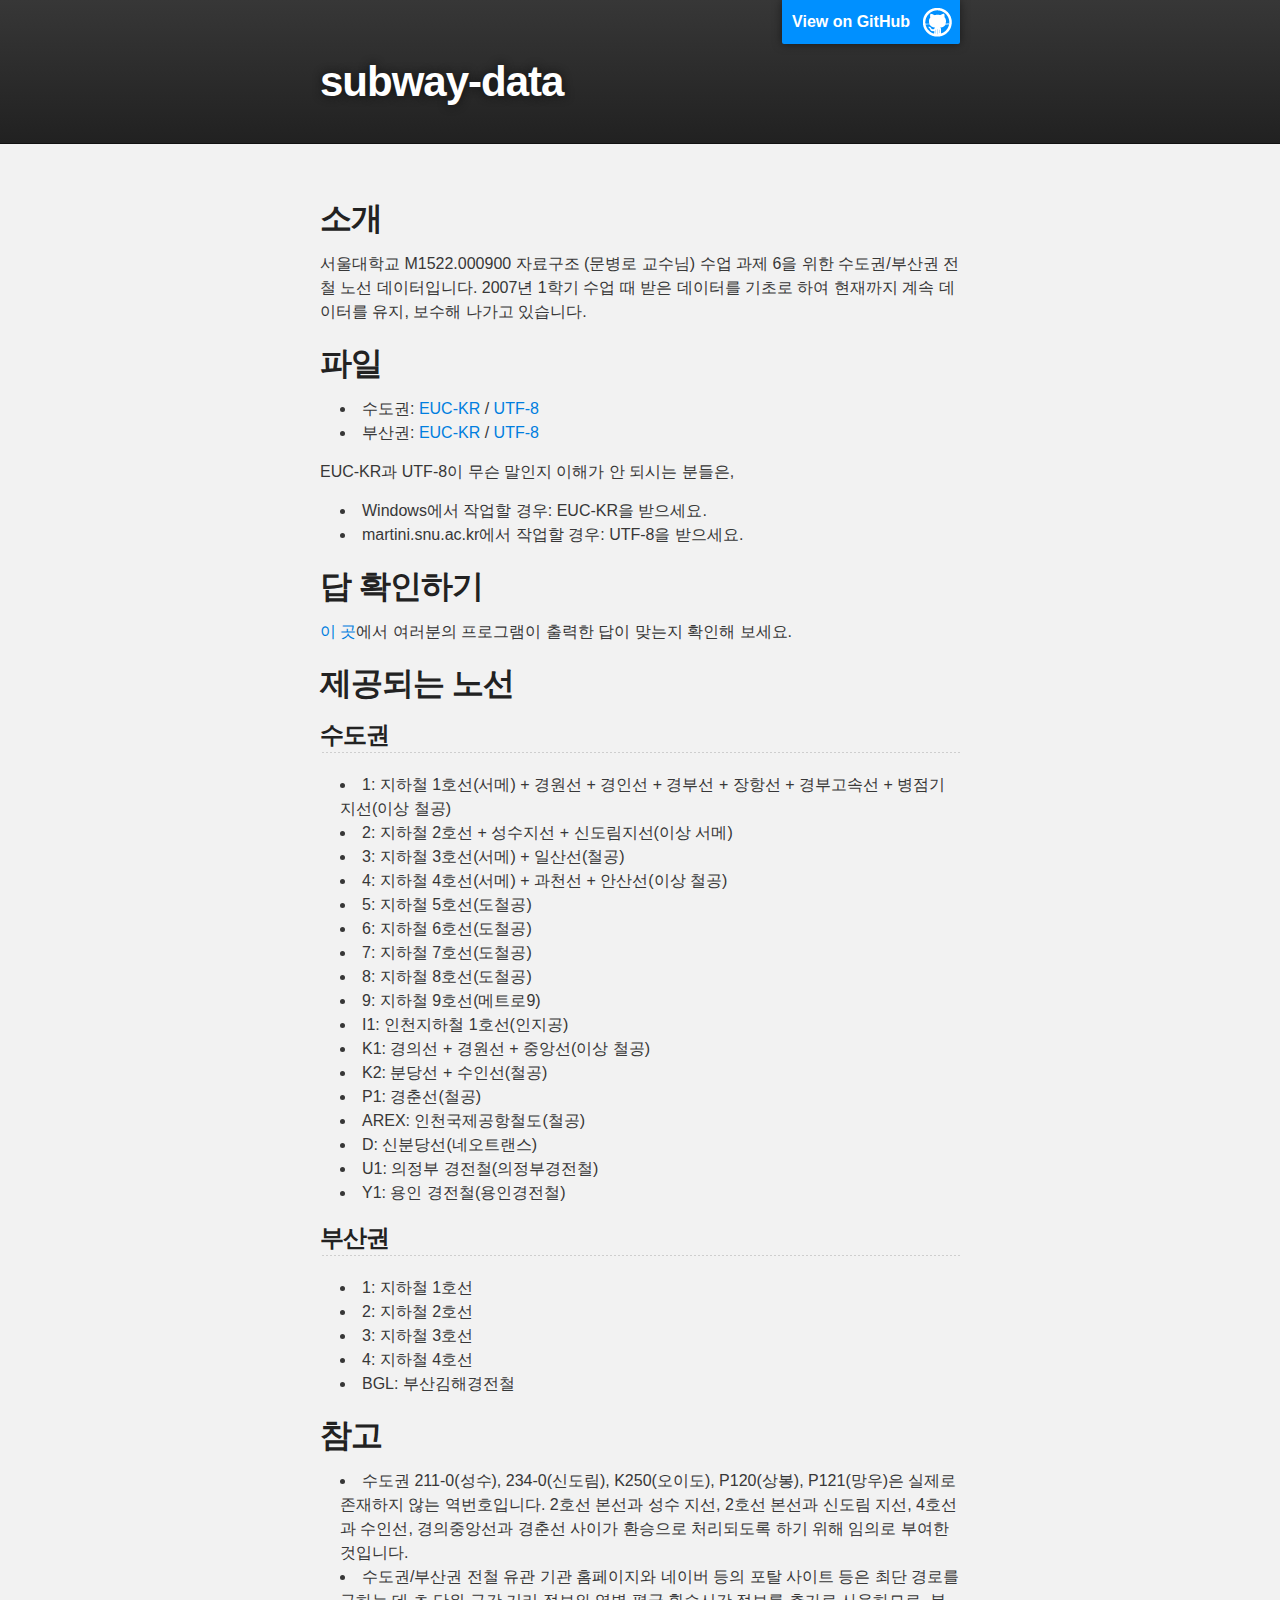
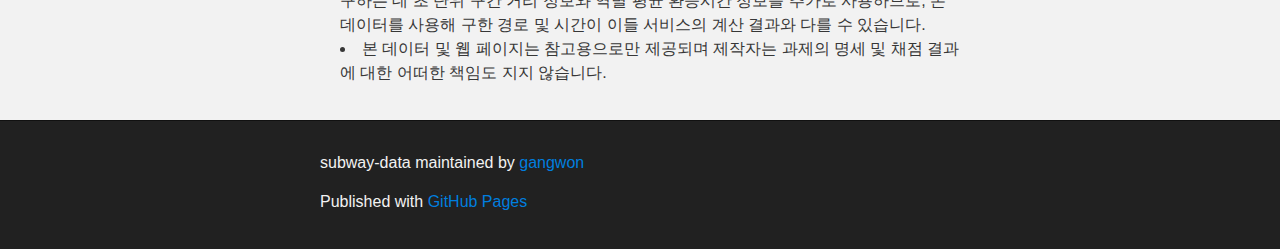
==== index.html @ 38f58a2c "과목 코드 변경" ====
<!DOCTYPE html>
<html>

  <head>
    <meta charset='utf-8' />
    <meta http-equiv="X-UA-Compatible" content="chrome=1" />
    <meta name="description" content="subway-data : " />

    <link rel="stylesheet" type="text/css" media="screen" href="stylesheets/stylesheet.css">

    <title>subway-data</title>
  </head>

  <body>

    <!-- HEADER -->
    <div id="header_wrap" class="outer">
        <header class="inner">
          <a id="forkme_banner" href="https://github.com/gangwon/subway-data">View on GitHub</a>

          <h1 id="project_title">subway-data</h1>
        </header>
    </div>

    <!-- MAIN CONTENT -->
    <div id="main_content_wrap" class="outer">
      <section id="main_content" class="inner">
        <h1>소개</h1>
        <p>서울대학교 M1522.000900 자료구조 (문병로 교수님) 수업 과제 6을 위한 수도권/부산권 전철 노선 데이터입니다. 2007년 1학기 수업 때 받은 데이터를 기초로 하여 현재까지 계속 데이터를 유지, 보수해 나가고 있습니다.</p>

        <h1>파일</h1>
        <ul>
          <li>수도권: <a href="master/output/seoul.txt">EUC-KR</a> / <a href="master/output/seoul.utf8.txt">UTF-8</a></li>
          <li>부산권: <a href="master/output/busan.txt">EUC-KR</a> / <a href="master/output/busan.utf8.txt">UTF-8</a></li>
        </ul>
        <p>EUC-KR과 UTF-8이 무슨 말인지 이해가 안 되시는 분들은,</p>
        <ul>
          <li>Windows에서 작업할 경우: EUC-KR을 받으세요.</li>
          <li>martini.snu.ac.kr에서 작업할 경우: UTF-8을 받으세요.</li>
        </ul>

        <h1>답 확인하기</h1>
        <p><a href="solver.html">이 곳</a>에서 여러분의 프로그램이 출력한 답이 맞는지 확인해 보세요.</p>

        <h1>제공되는 노선</h1>
        <h2>수도권</h2>
        <ul>
          <li>1: 지하철 1호선(서메) + 경원선 + 경인선 + 경부선 + 장항선 + 경부고속선 + 병점기지선(이상 철공)</li>
          <li>2: 지하철 2호선 + 성수지선 + 신도림지선(이상 서메)</li>
          <li>3: 지하철 3호선(서메) + 일산선(철공)</li>
          <li>4: 지하철 4호선(서메) + 과천선 + 안산선(이상 철공)</li>
          <li>5: 지하철 5호선(도철공)</li>
          <li>6: 지하철 6호선(도철공)</li>
          <li>7: 지하철 7호선(도철공)</li>
          <li>8: 지하철 8호선(도철공)</li>
          <li>9: 지하철 9호선(메트로9)</li>
          <li>I1: 인천지하철 1호선(인지공)</li>
          <li>K1: 경의선 + 경원선 + 중앙선(이상 철공)</li>
          <li>K2: 분당선 + 수인선(철공)</li>
          <li>P1: 경춘선(철공)</li>
          <li>AREX: 인천국제공항철도(철공)</li>
          <li>D: 신분당선(네오트랜스)</li>
          <li>U1: 의정부 경전철(의정부경전철)</li>
          <li>Y1: 용인 경전철(용인경전철)</li>
        </ul>
        <h2>부산권</h2>
        <ul>
          <li>1: 지하철 1호선</li>
          <li>2: 지하철 2호선</li>
          <li>3: 지하철 3호선</li>
          <li>4: 지하철 4호선</li>
          <li>BGL: 부산김해경전철</li>
        </ul>

        <h1>참고</h1>
        <ul>
          <li>수도권 211-0(성수), 234-0(신도림), K250(오이도), P120(상봉), P121(망우)은 실제로 존재하지 않는 역번호입니다. 2호선 본선과 성수 지선, 2호선 본선과 신도림 지선, 4호선과 수인선, 경의중앙선과 경춘선 사이가 환승으로 처리되도록 하기 위해 임의로 부여한 것입니다.</li>
          <li>수도권/부산권 전철 유관 기관 홈페이지와 네이버 등의 포탈 사이트 등은 최단 경로를 구하는 데 초 단위 구간 거리 정보와 역별 평균 환승시간 정보를 추가로 사용하므로, 본 데이터를 사용해 구한 경로 및 시간이 이들 서비스의 계산 결과와 다를 수 있습니다.</li>
          <li>본 데이터 및 웹 페이지는 참고용으로만 제공되며 제작자는 과제의 명세 및 채점 결과에 대한 어떠한 책임도 지지 않습니다.</li>
        </ul>
      </section>
    </div>

    <!-- FOOTER  -->
    <div id="footer_wrap" class="outer">
      <footer class="inner">
        <p class="copyright">subway-data maintained by <a href="https://github.com/gangwon">gangwon</a></p>
        <p>Published with <a href="http://pages.github.com">GitHub Pages</a></p>
      </footer>
    </div>

    

  </body>
</html>
---- stylesheets/stylesheet.css ----
/*******************************************************************************
Slate Theme for Github Pages
by Jason Costello, @jsncostello
*******************************************************************************/

@import url(pygment_trac.css);

/*******************************************************************************
MeyerWeb Reset
*******************************************************************************/

html, body, div, span, applet, object, iframe,
h1, h2, h3, h4, h5, h6, p, blockquote, pre,
a, abbr, acronym, address, big, cite, code,
del, dfn, em, img, ins, kbd, q, s, samp,
small, strike, strong, sub, sup, tt, var,
b, u, i, center,
dl, dt, dd, ol, ul, li,
fieldset, form, label, legend,
table, caption, tbody, tfoot, thead, tr, th, td,
article, aside, canvas, details, embed,
figure, figcaption, footer, header, hgroup,
menu, nav, output, ruby, section, summary,
time, mark, audio, video {
  margin: 0;
  padding: 0;
  border: 0;
  font: inherit;
  vertical-align: baseline;
}

/* HTML5 display-role reset for older browsers */
article, aside, details, figcaption, figure,
footer, header, hgroup, menu, nav, section {
  display: block;
}

ol, ul {
  list-style: none;
}

blockquote, q {
}

table {
  border-collapse: collapse;
  border-spacing: 0;
}

a:focus {
  outline: none;
}

/*******************************************************************************
Theme Styles
*******************************************************************************/

body {
  box-sizing: border-box;
  color:#373737;
  background: #212121;
  font-size: 16px;
  font-family: 'Myriad Pro', Calibri, Helvetica, Arial, '맑은 고딕', sans-serif;
  line-height: 1.5;
  -webkit-font-smoothing: antialiased;
}

h1, h2, h3, h4, h5, h6 {
  margin: 10px 0;
  font-weight: 700;
  color:#222222;
  font-family: 'Lucida Grande', 'Calibri', Helvetica, Arial, '맑은 고딕', sans-serif;
  letter-spacing: -1px;
}

h1 {
  font-size: 32px;
  font-weight: 700;
}

h2 {
  padding-bottom: 10px;
  font-size: 24px;
  background: url('../images/bg_hr.png') repeat-x bottom;
}

h3 {
  font-size: 21px;
}

h4 {
  font-size: 18px;
}

h5 {
  font-size: 16px;
}

h6 {
  font-size: 16px;
}

p {
  margin: 10px 0 15px 0;
}

footer p {
  color: #f2f2f2;
}

a {
  text-decoration: none;
  color: #007edf;
  text-shadow: none;

  transition: color 0.5s ease;
  transition: text-shadow 0.5s ease;
  -webkit-transition: color 0.5s ease;
  -webkit-transition: text-shadow 0.5s ease;
  -moz-transition: color 0.5s ease;
  -moz-transition: text-shadow 0.5s ease;
  -o-transition: color 0.5s ease;
  -o-transition: text-shadow 0.5s ease;
  -ms-transition: color 0.5s ease;
  -ms-transition: text-shadow 0.5s ease;
}

#main_content a:hover {
  color: #0069ba;
  text-shadow: #0090ff 0px 0px 2px;
}

footer a:hover {
  color: #43adff;
  text-shadow: #0090ff 0px 0px 2px;
}

em {
  font-style: italic;
}

strong {
  font-weight: bold;
}

img {
  position: relative;
  margin: 0 auto;
  max-width: 739px;
  padding: 5px;
  margin: 10px 0 10px 0;
  border: 1px solid #ebebeb;

  box-shadow: 0 0 5px #ebebeb;
  -webkit-box-shadow: 0 0 5px #ebebeb;
  -moz-box-shadow: 0 0 5px #ebebeb;
  -o-box-shadow: 0 0 5px #ebebeb;
  -ms-box-shadow: 0 0 5px #ebebeb;
}

pre, code {
  width: 100%;
  color: #222;
  background-color: #fff;

  font-family: Monaco, "Bitstream Vera Sans Mono", "Lucida Console", Terminal, monospace;
  font-size: 14px;

  border-radius: 2px;
  -moz-border-radius: 2px;
  -webkit-border-radius: 2px;



}

pre {
  width: 100%;
  padding: 10px;
  box-shadow: 0 0 10px rgba(0,0,0,.1);
  overflow: auto;
}

code {
  padding: 3px;
  margin: 0 3px;
  box-shadow: 0 0 10px rgba(0,0,0,.1);
}

pre code {
  display: block;
  box-shadow: none;
}

blockquote {
  color: #666;
  margin-bottom: 20px;
  padding: 0 0 0 20px;
  border-left: 3px solid #bbb;
}

ul, ol, dl {
  margin-bottom: 15px
}

ul li {
  list-style: inside;
  padding-left: 20px;
}

ol li {
  list-style: decimal inside;
  padding-left: 20px;
}

dl dt {
  font-weight: bold;
}

dl dd {
  padding-left: 20px;
  font-style: italic;
}

dl p {
  padding-left: 20px;
  font-style: italic;
}

hr {
  height: 1px;
  margin-bottom: 5px;
  border: none;
  background: url('../images/bg_hr.png') repeat-x center;
}

table {
  border: 1px solid #373737;
  margin-bottom: 20px;
  text-align: left;
 }

th {
  font-family: 'Lucida Grande', 'Helvetica Neue', Helvetica, Arial, '맑은 고딕', sans-serif;
  padding: 10px;
  background: #373737;
  color: #fff;
 }

td {
  padding: 10px;
  border: 1px solid #373737;
 }

form {
  background: #f2f2f2;
  padding: 20px;
}

img {
  width: 100%;
  max-width: 100%;
}

/*******************************************************************************
Full-Width Styles
*******************************************************************************/

.outer {
  width: 100%;
}

.inner {
  position: relative;
  max-width: 640px;
  padding: 20px 10px;
  margin: 0 auto;
}

#forkme_banner {
  display: block;
  position: absolute;
  top:0;
  right: 10px;
  z-index: 10;
  padding: 10px 50px 10px 10px;
  color: #fff;
  background: url('../images/blacktocat.png') #0090ff no-repeat 95% 50%;
  font-weight: 700;
  box-shadow: 0 0 10px rgba(0,0,0,.5);
  border-bottom-left-radius: 2px;
  border-bottom-right-radius: 2px;
}

#header_wrap {
  background: #212121;
  background: -moz-linear-gradient(top, #373737, #212121);
  background: -webkit-linear-gradient(top, #373737, #212121);
  background: -ms-linear-gradient(top, #373737, #212121);
  background: -o-linear-gradient(top, #373737, #212121);
  background: linear-gradient(top, #373737, #212121);
}

#header_wrap .inner {
  padding: 50px 10px 30px 10px;
}

#project_title {
  margin: 0;
  color: #fff;
  font-size: 42px;
  font-weight: 700;
  text-shadow: #111 0px 0px 10px;
}

#project_tagline {
  color: #fff;
  font-size: 24px;
  font-weight: 300;
  background: none;
  text-shadow: #111 0px 0px 10px;
}

#downloads {
  position: absolute;
  width: 210px;
  z-index: 10;
  bottom: -40px;
  right: 0;
  height: 70px;
  background: url('../images/icon_download.png') no-repeat 0% 90%;
}

.zip_download_link {
  display: block;
  float: right;
  width: 90px;
  height:70px;
  text-indent: -5000px;
  overflow: hidden;
  background: url(../images/sprite_download.png) no-repeat bottom left;
}

.tar_download_link {
  display: block;
  float: right;
  width: 90px;
  height:70px;
  text-indent: -5000px;
  overflow: hidden;
  background: url(../images/sprite_download.png) no-repeat bottom right;
  margin-left: 10px;
}

.zip_download_link:hover {
  background: url(../images/sprite_download.png) no-repeat top left;
}

.tar_download_link:hover {
  background: url(../images/sprite_download.png) no-repeat top right;
}

#main_content_wrap {
  background: #f2f2f2;
  border-top: 1px solid #111;
  border-bottom: 1px solid #111;
}

#main_content {
  padding-top: 40px;
}

#footer_wrap {
  background: #212121;
}



/*******************************************************************************
Small Device Styles
*******************************************************************************/

@media screen and (max-width: 480px) {
  body {
    font-size:14px;
  }

  #downloads {
    display: none;
  }

  .inner {
    min-width: 320px;
    max-width: 480px;
  }

  #project_title {
  font-size: 32px;
  }

  h1 {
    font-size: 28px;
  }

  h2 {
    font-size: 24px;
  }

  h3 {
    font-size: 21px;
  }

  h4 {
    font-size: 18px;
  }

  h5 {
    font-size: 14px;
  }

  h6 {
    font-size: 12px;
  }

  code, pre {
    min-width: 320px;
    max-width: 480px;
    font-size: 11px;
  }

}
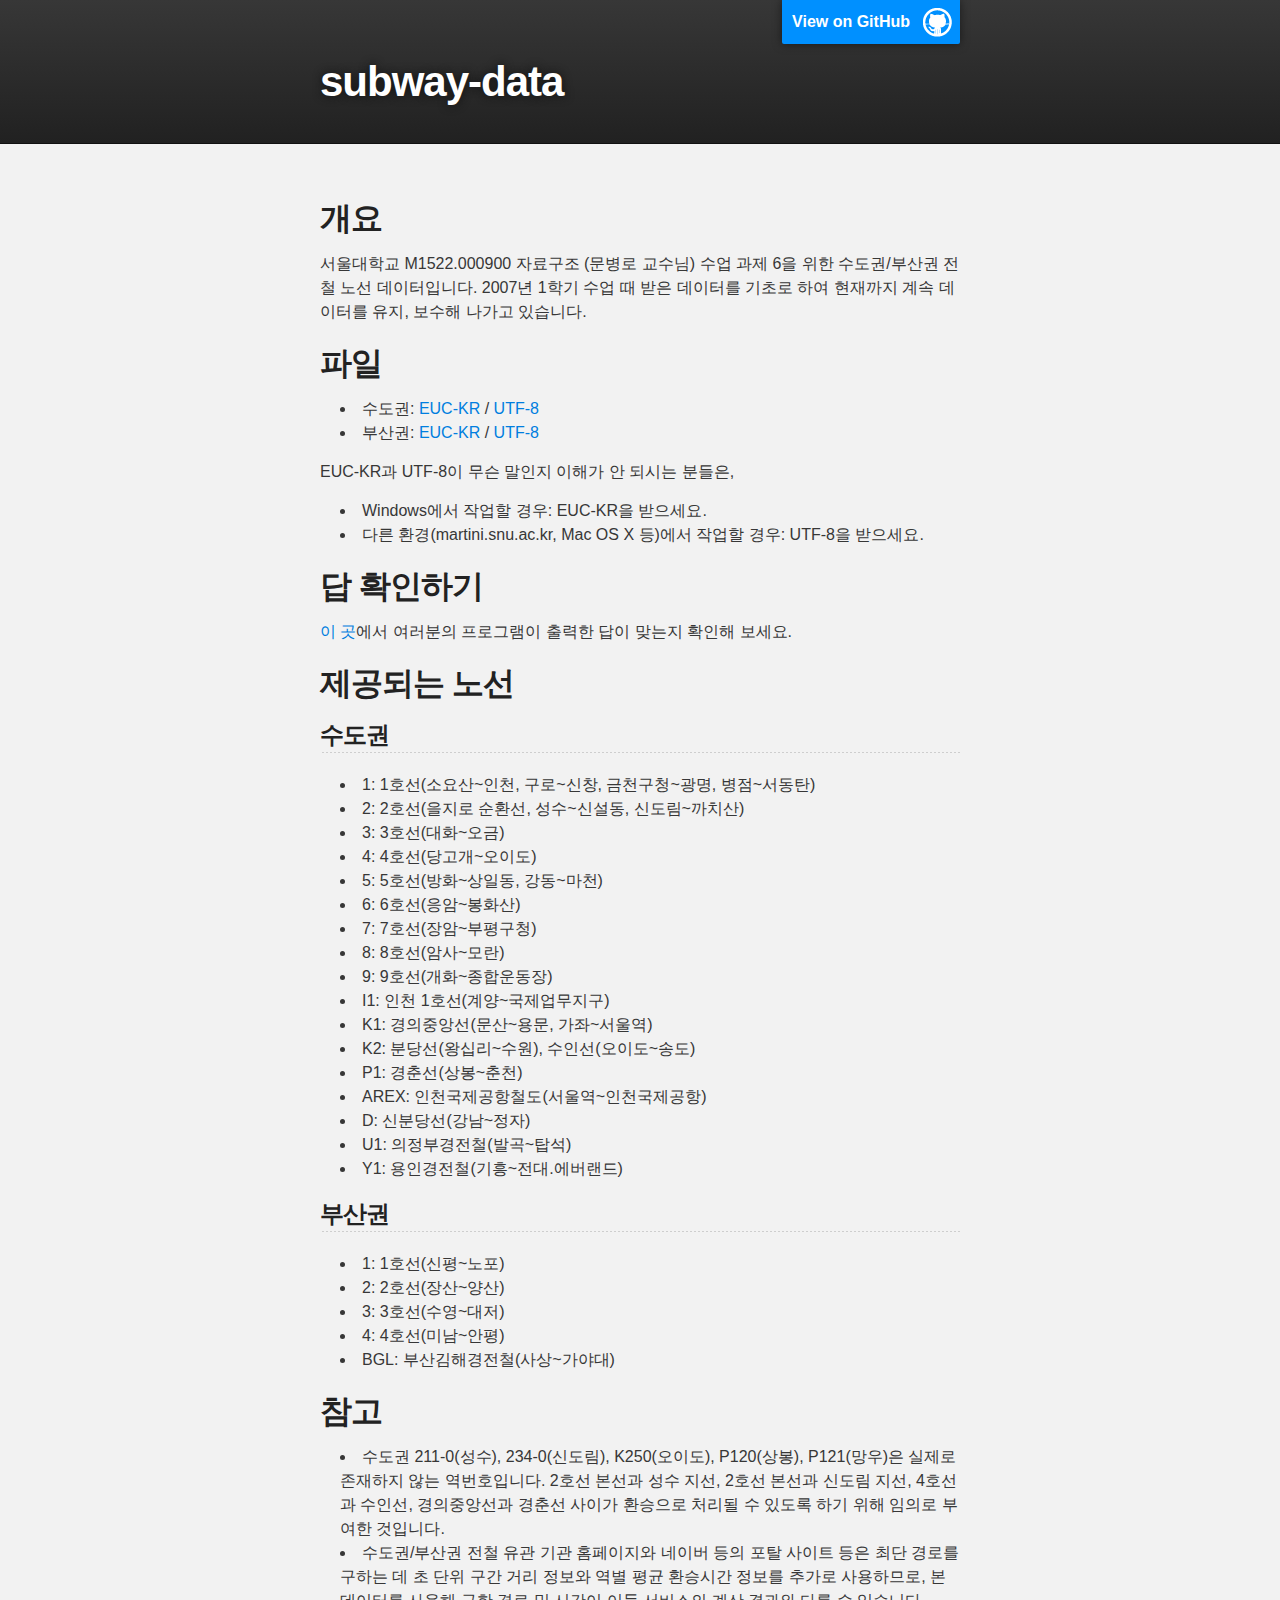
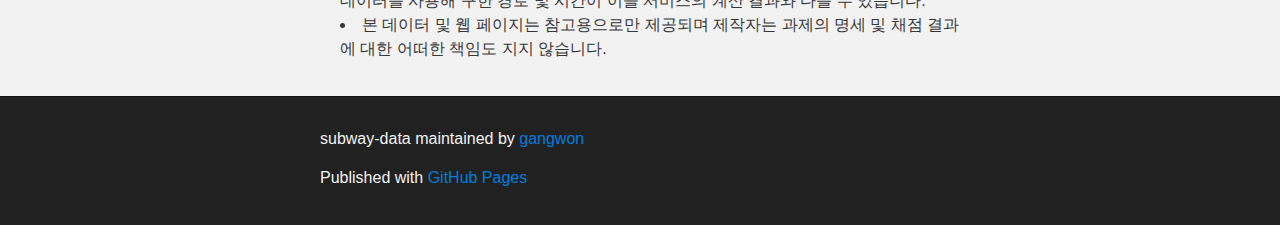
==== commit bac4c5cf: "메인 페이지 일부 수정" ====
--- a/index.html
+++ b/index.html
@@ -25,7 +25,7 @@
     <!-- MAIN CONTENT -->
     <div id="main_content_wrap" class="outer">
       <section id="main_content" class="inner">
-        <h1>소개</h1>
+        <h1>개요</h1>
         <p>서울대학교 M1522.000900 자료구조 (문병로 교수님) 수업 과제 6을 위한 수도권/부산권 전철 노선 데이터입니다. 2007년 1학기 수업 때 받은 데이터를 기초로 하여 현재까지 계속 데이터를 유지, 보수해 나가고 있습니다.</p>
 
         <h1>파일</h1>
@@ -36,7 +36,7 @@
         <p>EUC-KR과 UTF-8이 무슨 말인지 이해가 안 되시는 분들은,</p>
         <ul>
           <li>Windows에서 작업할 경우: EUC-KR을 받으세요.</li>
-          <li>martini.snu.ac.kr에서 작업할 경우: UTF-8을 받으세요.</li>
+          <li>다른 환경(martini.snu.ac.kr, Mac OS X 등)에서 작업할 경우: UTF-8을 받으세요.</li>
         </ul>
 
         <h1>답 확인하기</h1>
@@ -45,39 +45,41 @@
         <h1>제공되는 노선</h1>
         <h2>수도권</h2>
         <ul>
-          <li>1: 지하철 1호선(서메) + 경원선 + 경인선 + 경부선 + 장항선 + 경부고속선 + 병점기지선(이상 철공)</li>
-          <li>2: 지하철 2호선 + 성수지선 + 신도림지선(이상 서메)</li>
-          <li>3: 지하철 3호선(서메) + 일산선(철공)</li>
-          <li>4: 지하철 4호선(서메) + 과천선 + 안산선(이상 철공)</li>
-          <li>5: 지하철 5호선(도철공)</li>
-          <li>6: 지하철 6호선(도철공)</li>
-          <li>7: 지하철 7호선(도철공)</li>
-          <li>8: 지하철 8호선(도철공)</li>
-          <li>9: 지하철 9호선(메트로9)</li>
-          <li>I1: 인천지하철 1호선(인지공)</li>
-          <li>K1: 경의선 + 경원선 + 중앙선(이상 철공)</li>
-          <li>K2: 분당선 + 수인선(철공)</li>
-          <li>P1: 경춘선(철공)</li>
-          <li>AREX: 인천국제공항철도(철공)</li>
-          <li>D: 신분당선(네오트랜스)</li>
-          <li>U1: 의정부 경전철(의정부경전철)</li>
-          <li>Y1: 용인 경전철(용인경전철)</li>
+          <li>1: 1호선(소요산~인천, 구로~신창, 금천구청~광명, 병점~서동탄)</li>
+          <li>2: 2호선(을지로 순환선, 성수~신설동, 신도림~까치산)</li>
+          <li>3: 3호선(대화~오금)</li>
+          <li>4: 4호선(당고개~오이도)</li>
+          <li>5: 5호선(방화~상일동, 강동~마천)</li>
+          <li>6: 6호선(응암~봉화산)</li>
+          <li>7: 7호선(장암~부평구청)</li>
+          <li>8: 8호선(암사~모란)</li>
+          <li>9: 9호선(개화~종합운동장)</li>
+          <li>I1: 인천 1호선(계양~국제업무지구)</li>
+          <li>K1: 경의중앙선(문산~용문, 가좌~서울역)</li>
+          <li>K2: 분당선(왕십리~수원), 수인선(오이도~송도)</li>
+          <li>P1: 경춘선(상봉~춘천)</li>
+          <li>AREX: 인천국제공항철도(서울역~인천국제공항)</li>
+          <li>D: 신분당선(강남~정자)</li>
+          <li>U1: 의정부경전철(발곡~탑석)</li>
+          <li>Y1: 용인경전철(기흥~전대.에버랜드)</li>
         </ul>
+
         <h2>부산권</h2>
         <ul>
-          <li>1: 지하철 1호선</li>
-          <li>2: 지하철 2호선</li>
-          <li>3: 지하철 3호선</li>
-          <li>4: 지하철 4호선</li>
-          <li>BGL: 부산김해경전철</li>
+          <li>1: 1호선(신평~노포)</li>
+          <li>2: 2호선(장산~양산)</li>
+          <li>3: 3호선(수영~대저)</li>
+          <li>4: 4호선(미남~안평)</li>
+          <li>BGL: 부산김해경전철(사상~가야대)</li>
         </ul>
 
         <h1>참고</h1>
         <ul>
-          <li>수도권 211-0(성수), 234-0(신도림), K250(오이도), P120(상봉), P121(망우)은 실제로 존재하지 않는 역번호입니다. 2호선 본선과 성수 지선, 2호선 본선과 신도림 지선, 4호선과 수인선, 경의중앙선과 경춘선 사이가 환승으로 처리되도록 하기 위해 임의로 부여한 것입니다.</li>
+          <li>수도권 211-0(성수), 234-0(신도림), K250(오이도), P120(상봉), P121(망우)은 실제로 존재하지 않는 역번호입니다. 2호선 본선과 성수 지선, 2호선 본선과 신도림 지선, 4호선과 수인선, 경의중앙선과 경춘선 사이가 환승으로 처리될 수 있도록 하기 위해 임의로 부여한 것입니다.</li>
           <li>수도권/부산권 전철 유관 기관 홈페이지와 네이버 등의 포탈 사이트 등은 최단 경로를 구하는 데 초 단위 구간 거리 정보와 역별 평균 환승시간 정보를 추가로 사용하므로, 본 데이터를 사용해 구한 경로 및 시간이 이들 서비스의 계산 결과와 다를 수 있습니다.</li>
           <li>본 데이터 및 웹 페이지는 참고용으로만 제공되며 제작자는 과제의 명세 및 채점 결과에 대한 어떠한 책임도 지지 않습니다.</li>
         </ul>
+
       </section>
     </div>
 
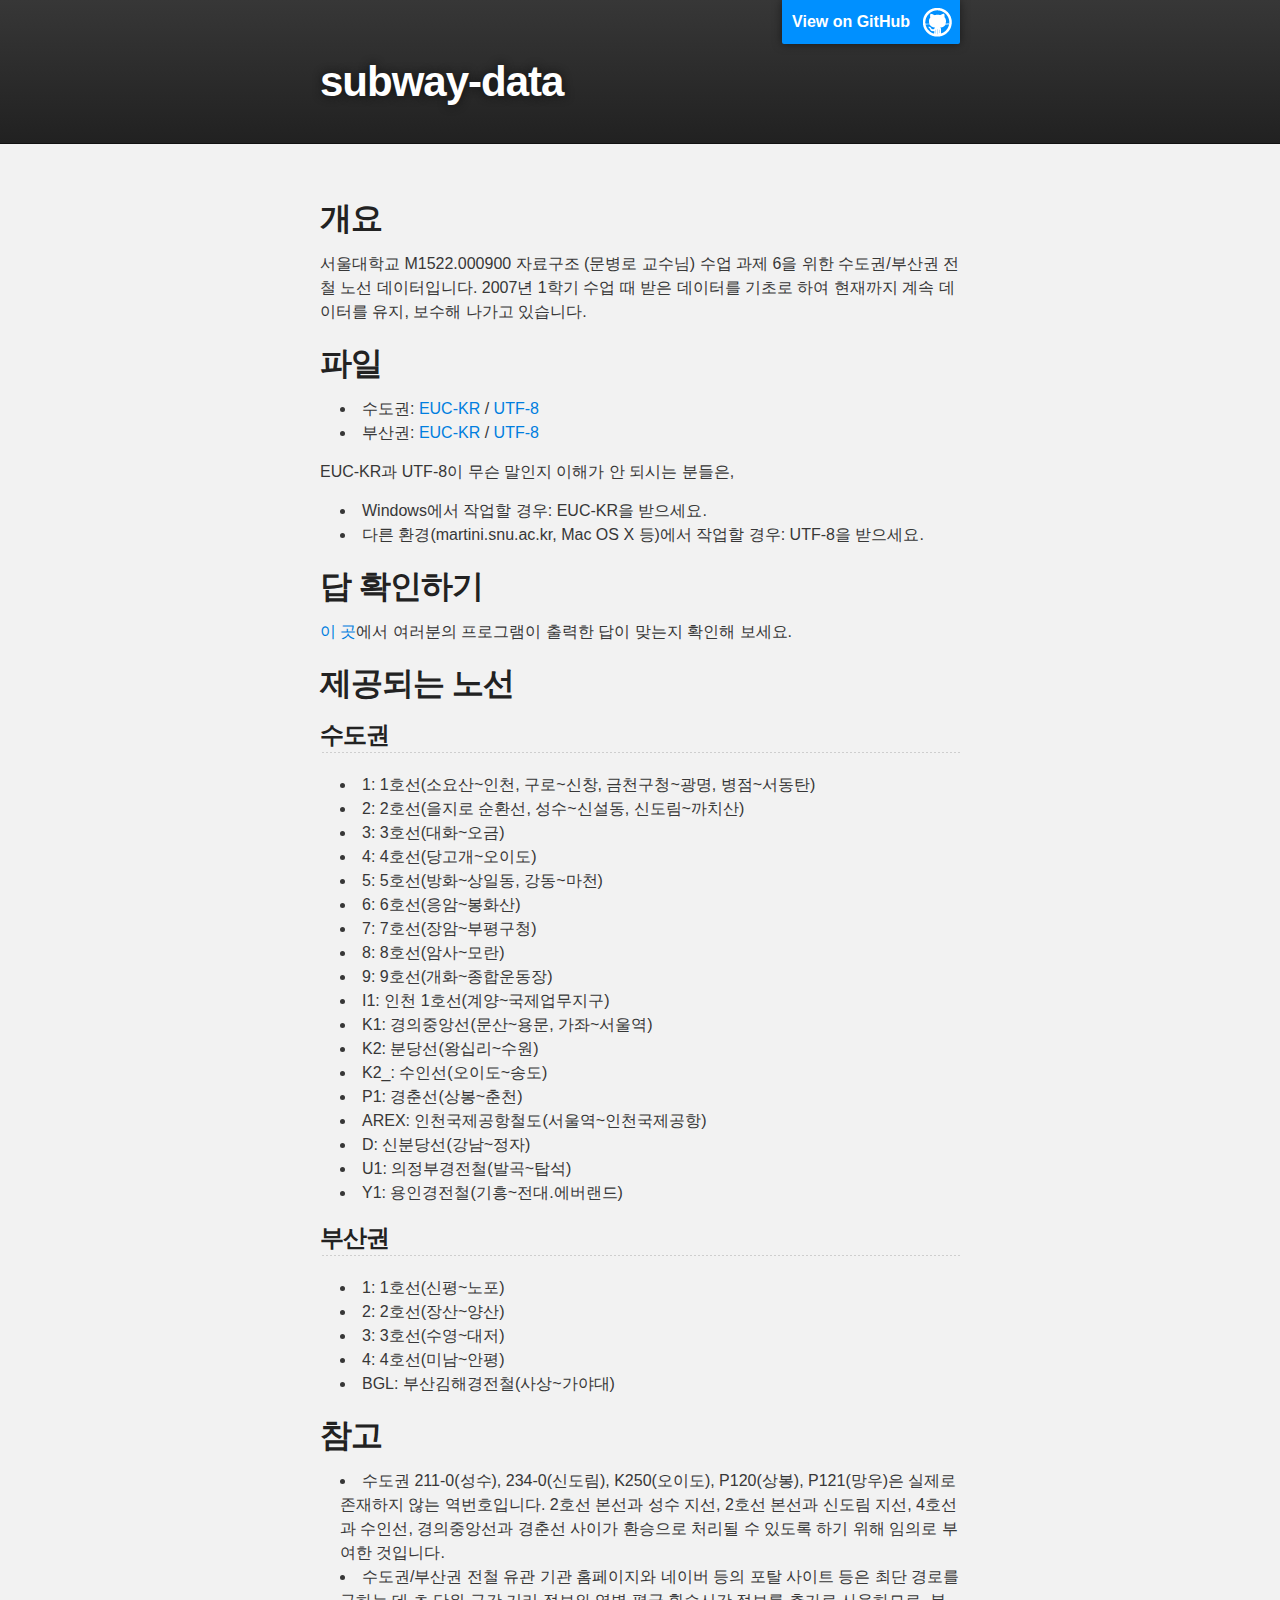
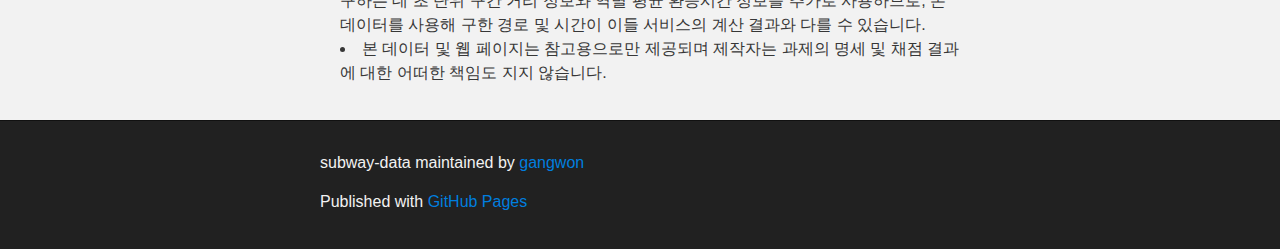
==== commit 2a551078: "분당선과 수인선을 별개의 노선으로 취급하도록(즉, 하나의 노선은 항상 하나의 connected graph가 되도록) - 두 노선간의 직결 운행이 이루어지면 취소 예정" ====
--- a/index.html
+++ b/index.html
@@ -56,7 +56,8 @@
           <li>9: 9호선(개화~종합운동장)</li>
           <li>I1: 인천 1호선(계양~국제업무지구)</li>
           <li>K1: 경의중앙선(문산~용문, 가좌~서울역)</li>
-          <li>K2: 분당선(왕십리~수원), 수인선(오이도~송도)</li>
+          <li>K2: 분당선(왕십리~수원)</li>
+          <li>K2_: 수인선(오이도~송도)</li>
           <li>P1: 경춘선(상봉~춘천)</li>
           <li>AREX: 인천국제공항철도(서울역~인천국제공항)</li>
           <li>D: 신분당선(강남~정자)</li>
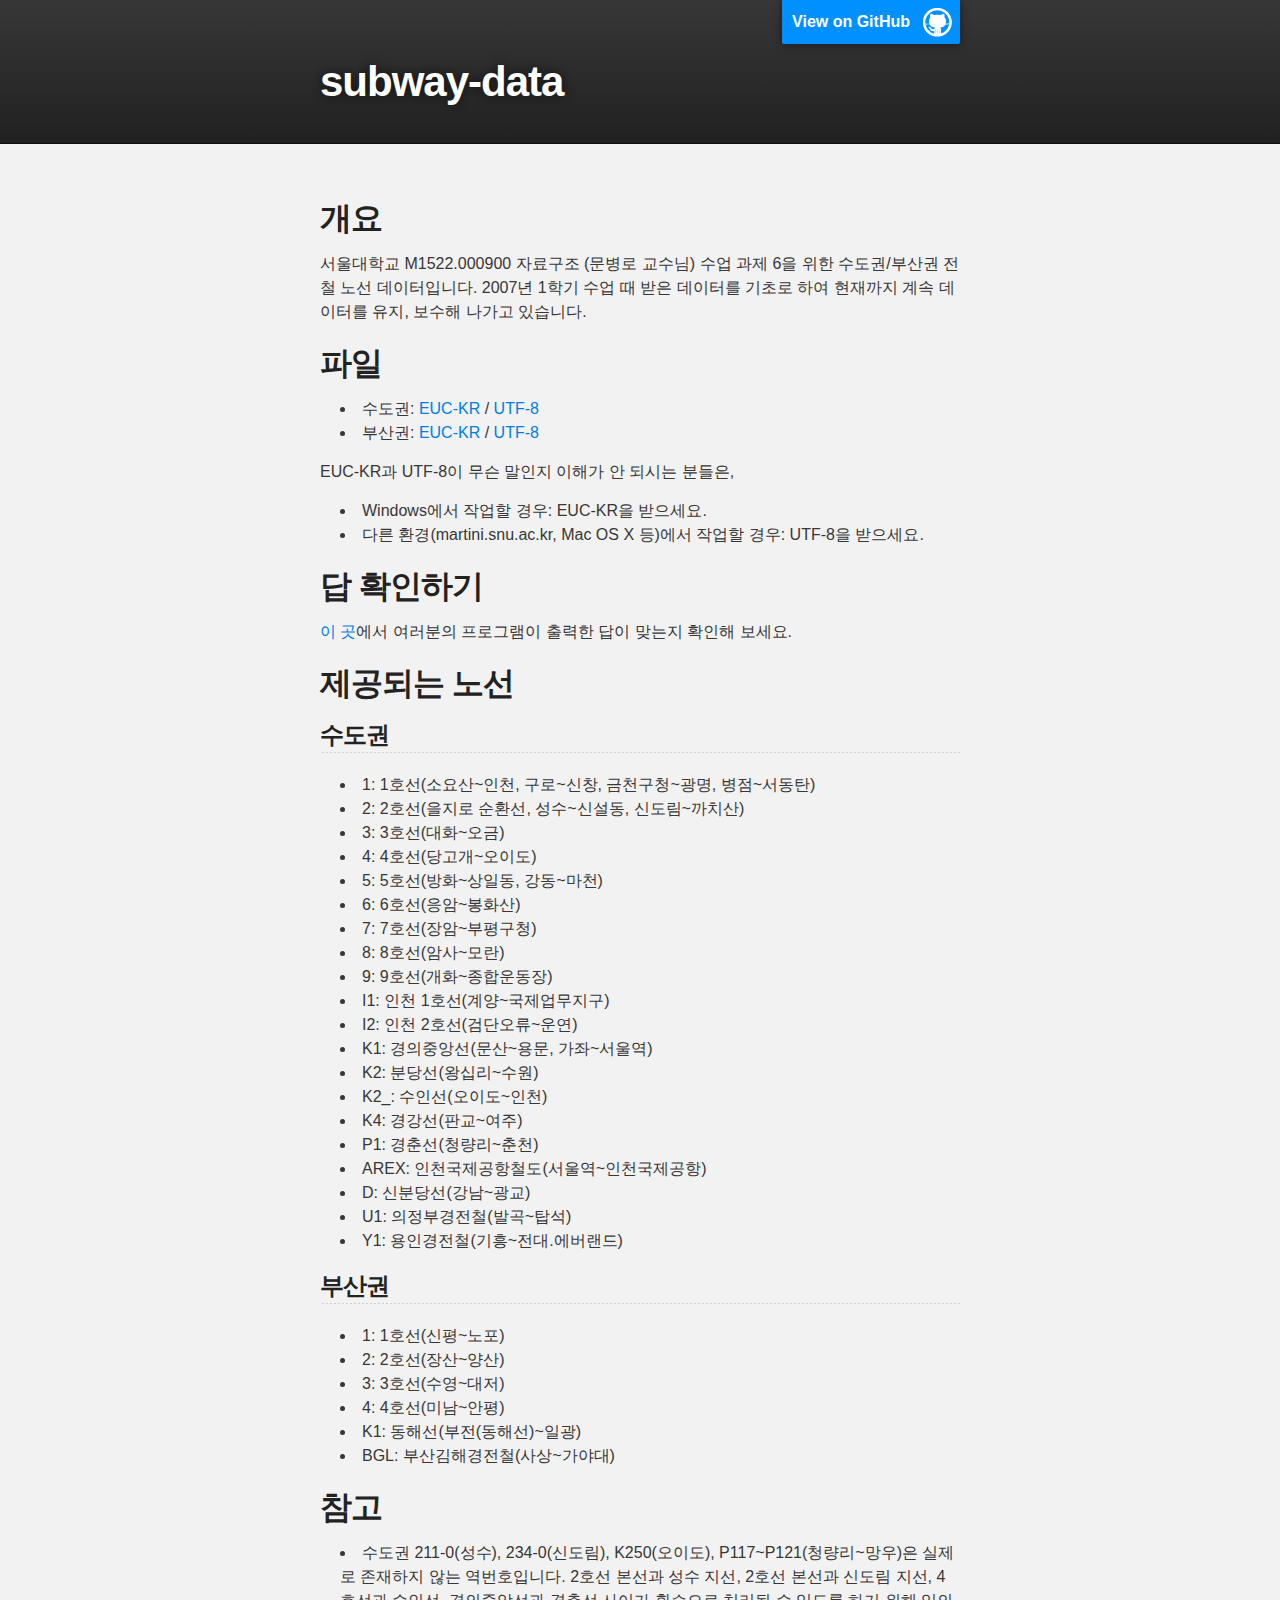
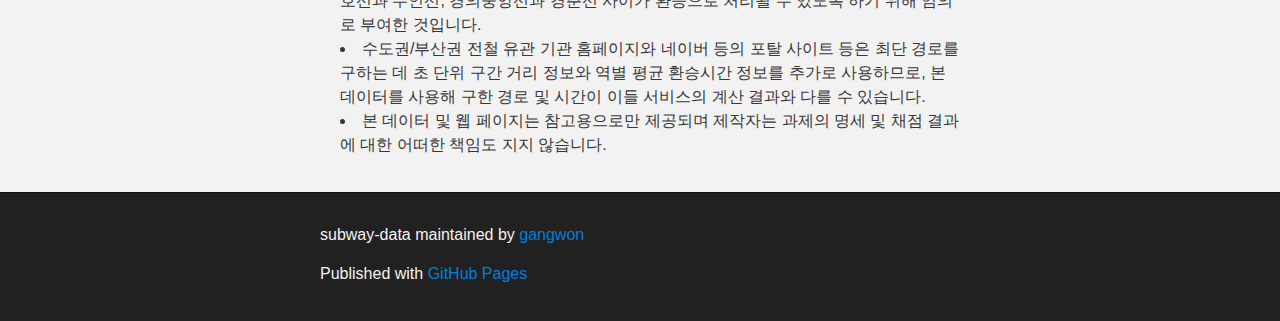
==== commit cfa24082: "최신 데이터 반영" ====
--- a/index.html
+++ b/index.html
@@ -55,12 +55,14 @@
           <li>8: 8호선(암사~모란)</li>
           <li>9: 9호선(개화~종합운동장)</li>
           <li>I1: 인천 1호선(계양~국제업무지구)</li>
+          <li>I2: 인천 2호선(검단오류~운연)</li>
           <li>K1: 경의중앙선(문산~용문, 가좌~서울역)</li>
           <li>K2: 분당선(왕십리~수원)</li>
-          <li>K2_: 수인선(오이도~송도)</li>
-          <li>P1: 경춘선(상봉~춘천)</li>
+          <li>K2_: 수인선(오이도~인천)</li>
+          <li>K4: 경강선(판교~여주)</li>
+          <li>P1: 경춘선(청량리~춘천)</li>
           <li>AREX: 인천국제공항철도(서울역~인천국제공항)</li>
-          <li>D: 신분당선(강남~정자)</li>
+          <li>D: 신분당선(강남~광교)</li>
           <li>U1: 의정부경전철(발곡~탑석)</li>
           <li>Y1: 용인경전철(기흥~전대.에버랜드)</li>
         </ul>
@@ -71,12 +73,13 @@
           <li>2: 2호선(장산~양산)</li>
           <li>3: 3호선(수영~대저)</li>
           <li>4: 4호선(미남~안평)</li>
+          <li>K1: 동해선(부전(동해선)~일광)</li>
           <li>BGL: 부산김해경전철(사상~가야대)</li>
         </ul>
 
         <h1>참고</h1>
         <ul>
-          <li>수도권 211-0(성수), 234-0(신도림), K250(오이도), P120(상봉), P121(망우)은 실제로 존재하지 않는 역번호입니다. 2호선 본선과 성수 지선, 2호선 본선과 신도림 지선, 4호선과 수인선, 경의중앙선과 경춘선 사이가 환승으로 처리될 수 있도록 하기 위해 임의로 부여한 것입니다.</li>
+          <li>수도권 211-0(성수), 234-0(신도림), K250(오이도), P117~P121(청량리~망우)은 실제로 존재하지 않는 역번호입니다. 2호선 본선과 성수 지선, 2호선 본선과 신도림 지선, 4호선과 수인선, 경의중앙선과 경춘선 사이가 환승으로 처리될 수 있도록 하기 위해 임의로 부여한 것입니다.</li>
           <li>수도권/부산권 전철 유관 기관 홈페이지와 네이버 등의 포탈 사이트 등은 최단 경로를 구하는 데 초 단위 구간 거리 정보와 역별 평균 환승시간 정보를 추가로 사용하므로, 본 데이터를 사용해 구한 경로 및 시간이 이들 서비스의 계산 결과와 다를 수 있습니다.</li>
           <li>본 데이터 및 웹 페이지는 참고용으로만 제공되며 제작자는 과제의 명세 및 채점 결과에 대한 어떠한 책임도 지지 않습니다.</li>
         </ul>
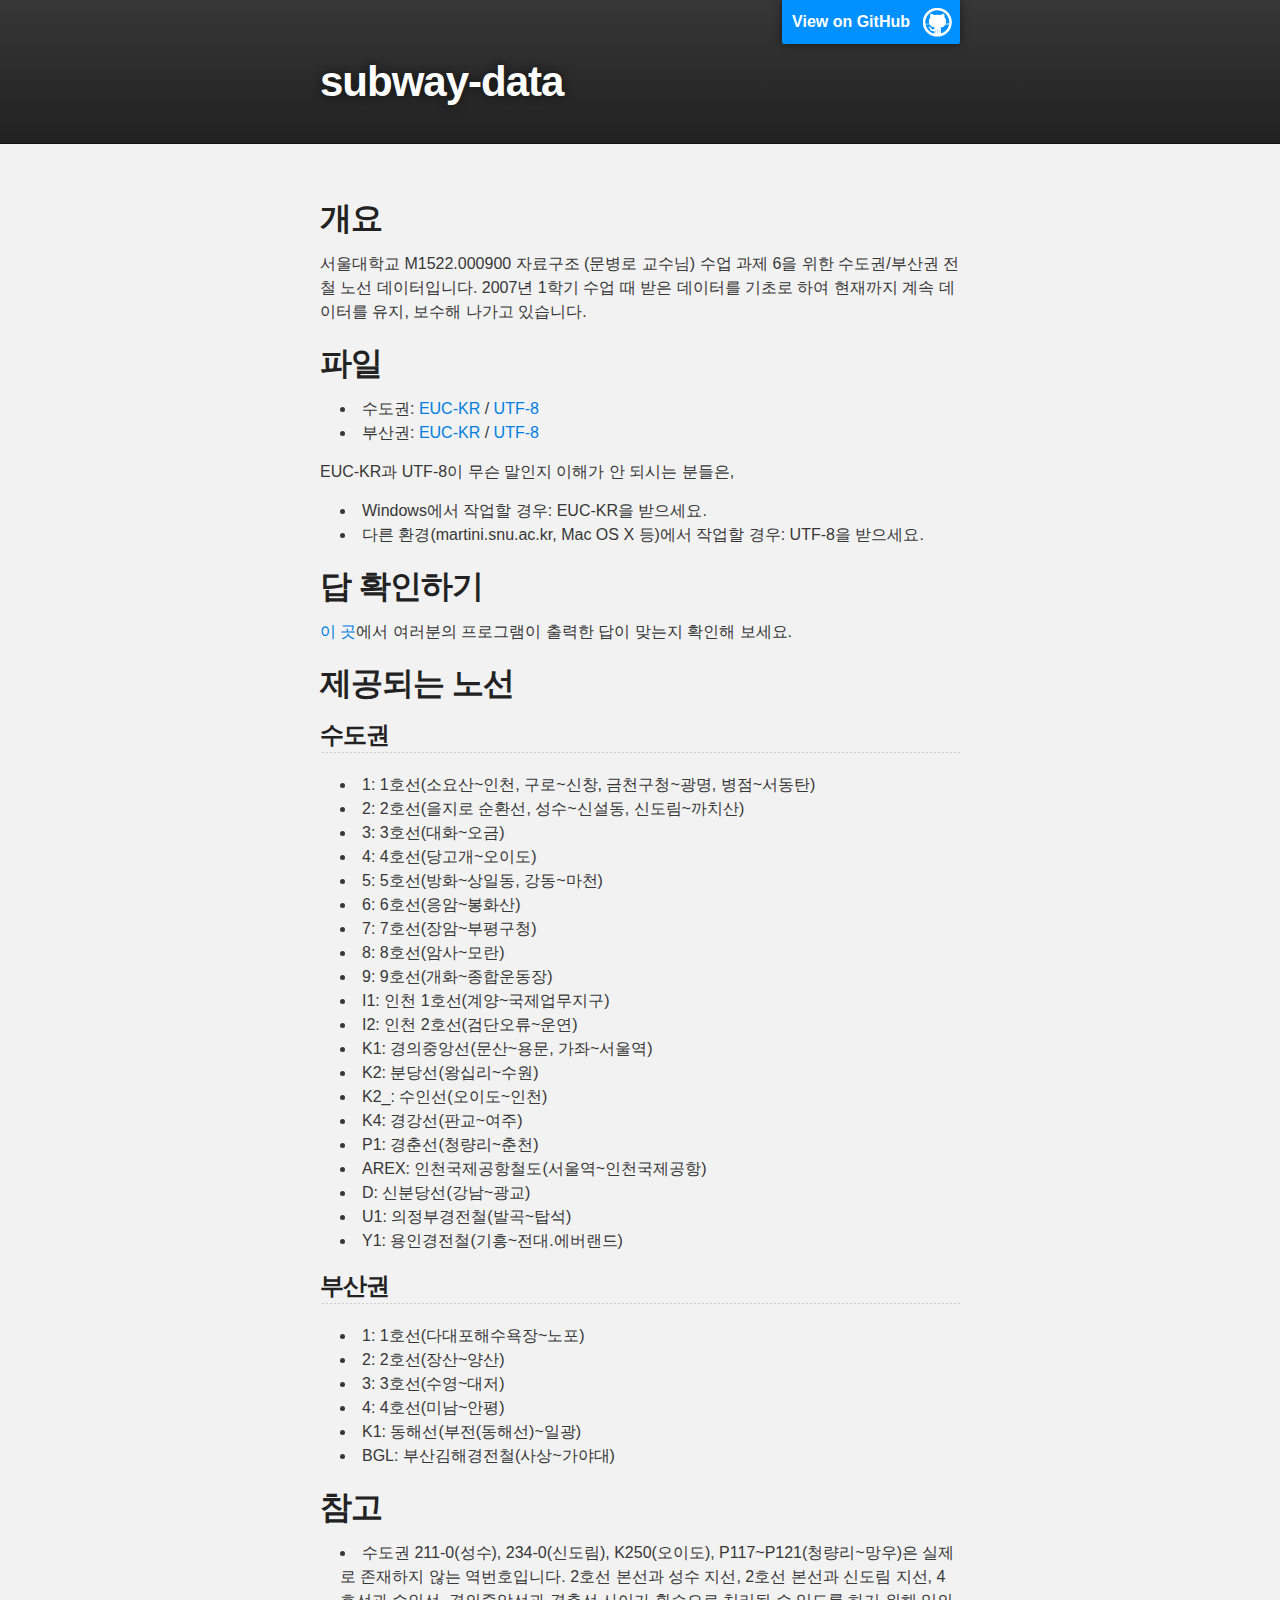
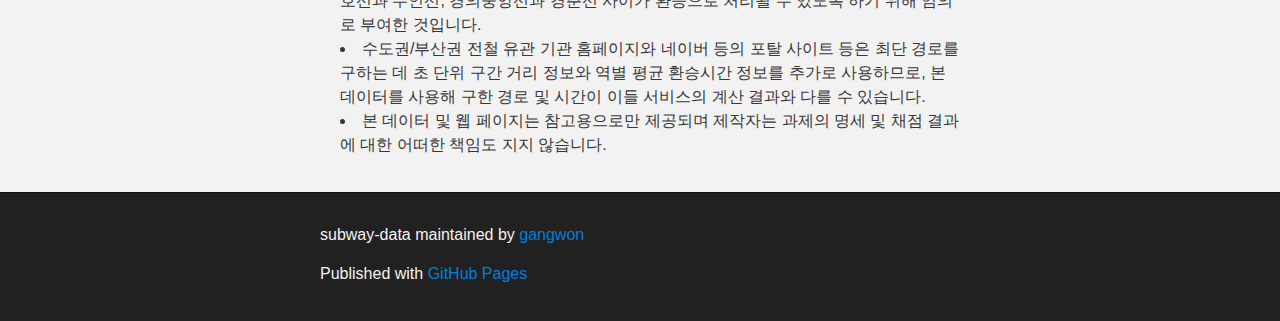
==== commit b265bffc: "다대선 연장" ====
--- a/index.html
+++ b/index.html
@@ -69,7 +69,7 @@
 
         <h2>부산권</h2>
         <ul>
-          <li>1: 1호선(신평~노포)</li>
+          <li>1: 1호선(다대포해수욕장~노포)</li>
           <li>2: 2호선(장산~양산)</li>
           <li>3: 3호선(수영~대저)</li>
           <li>4: 4호선(미남~안평)</li>
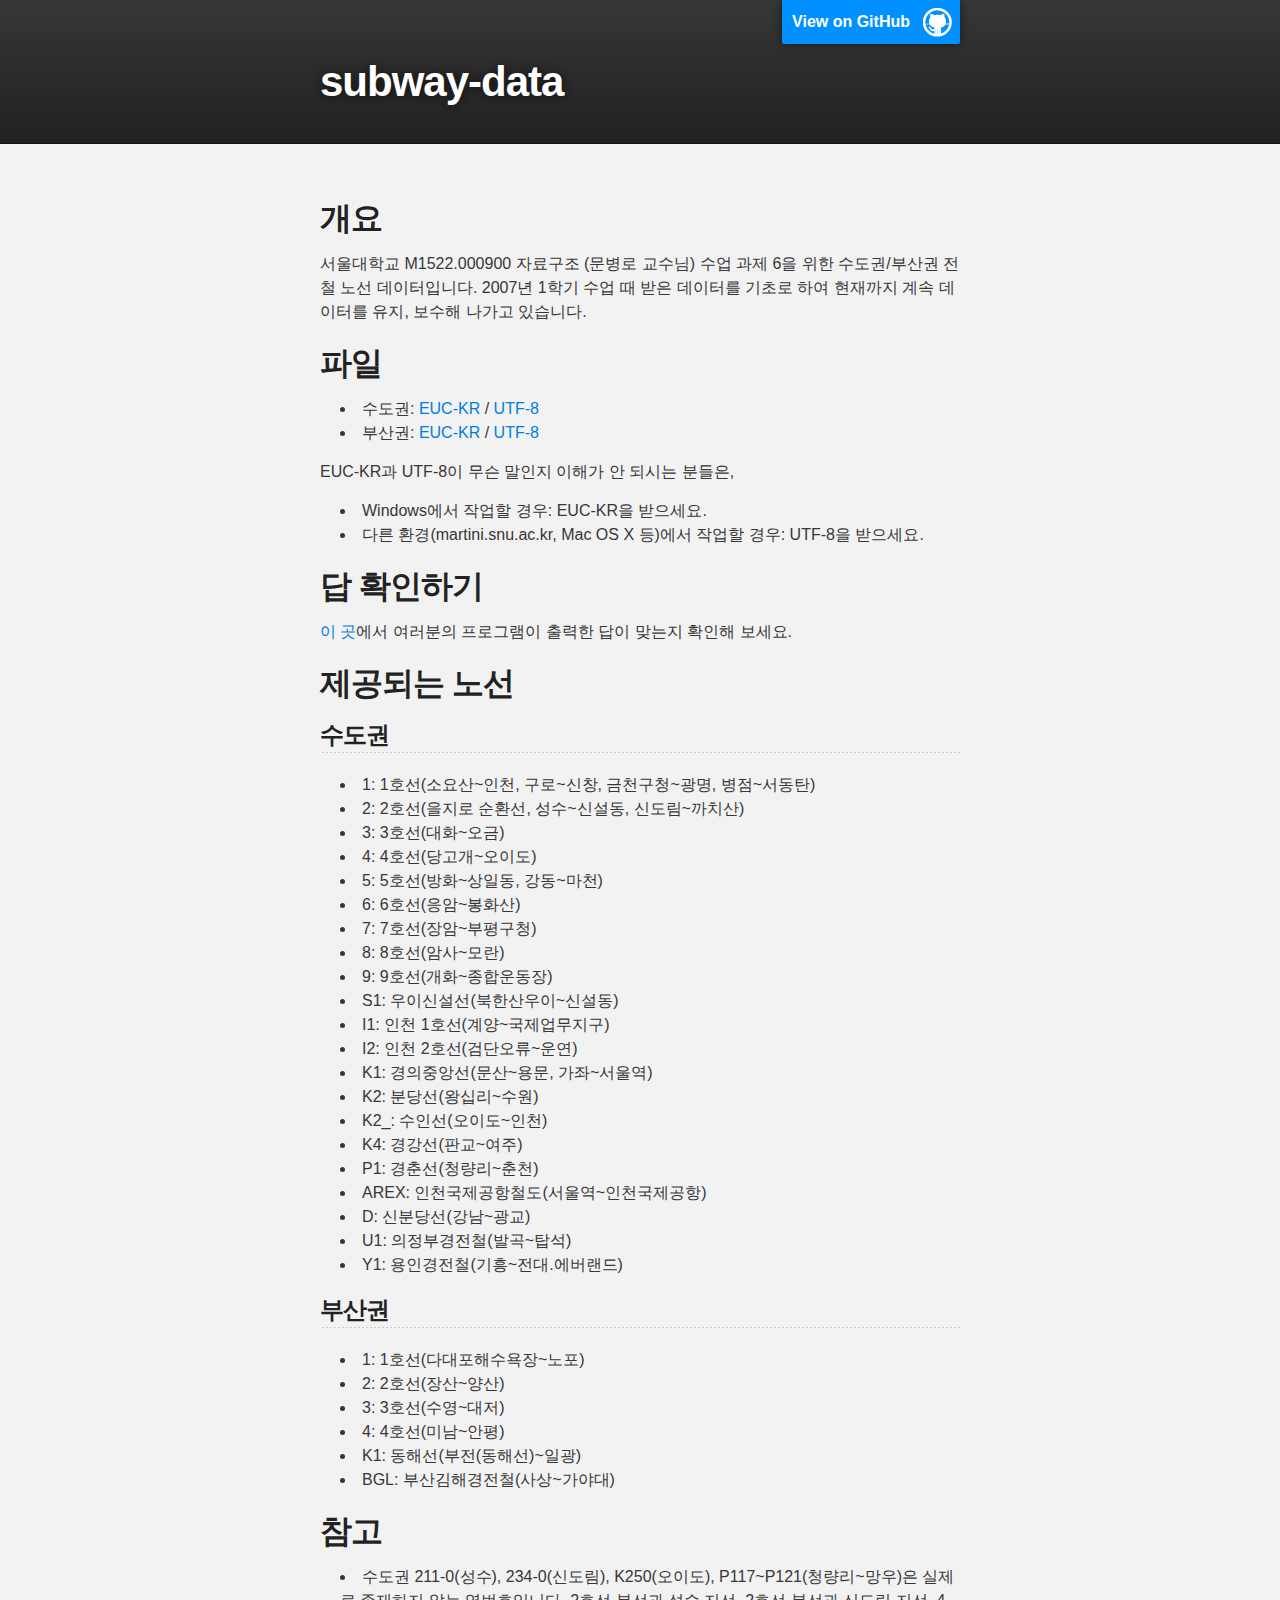
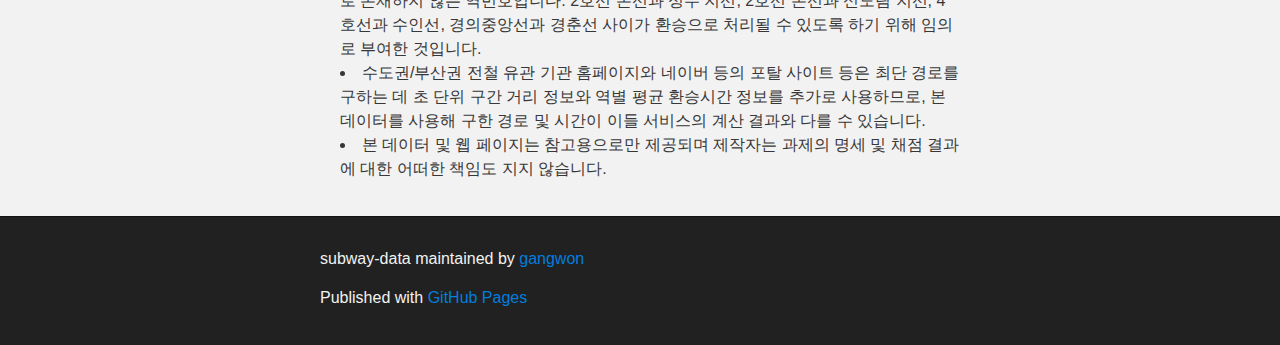
==== commit 811dd5dd: "우이신설선 개통" ====
--- a/index.html
+++ b/index.html
@@ -54,6 +54,7 @@
           <li>7: 7호선(장암~부평구청)</li>
           <li>8: 8호선(암사~모란)</li>
           <li>9: 9호선(개화~종합운동장)</li>
+          <li>S1: 우이신설선(북한산우이~신설동)</li>
           <li>I1: 인천 1호선(계양~국제업무지구)</li>
           <li>I2: 인천 2호선(검단오류~운연)</li>
           <li>K1: 경의중앙선(문산~용문, 가좌~서울역)</li>
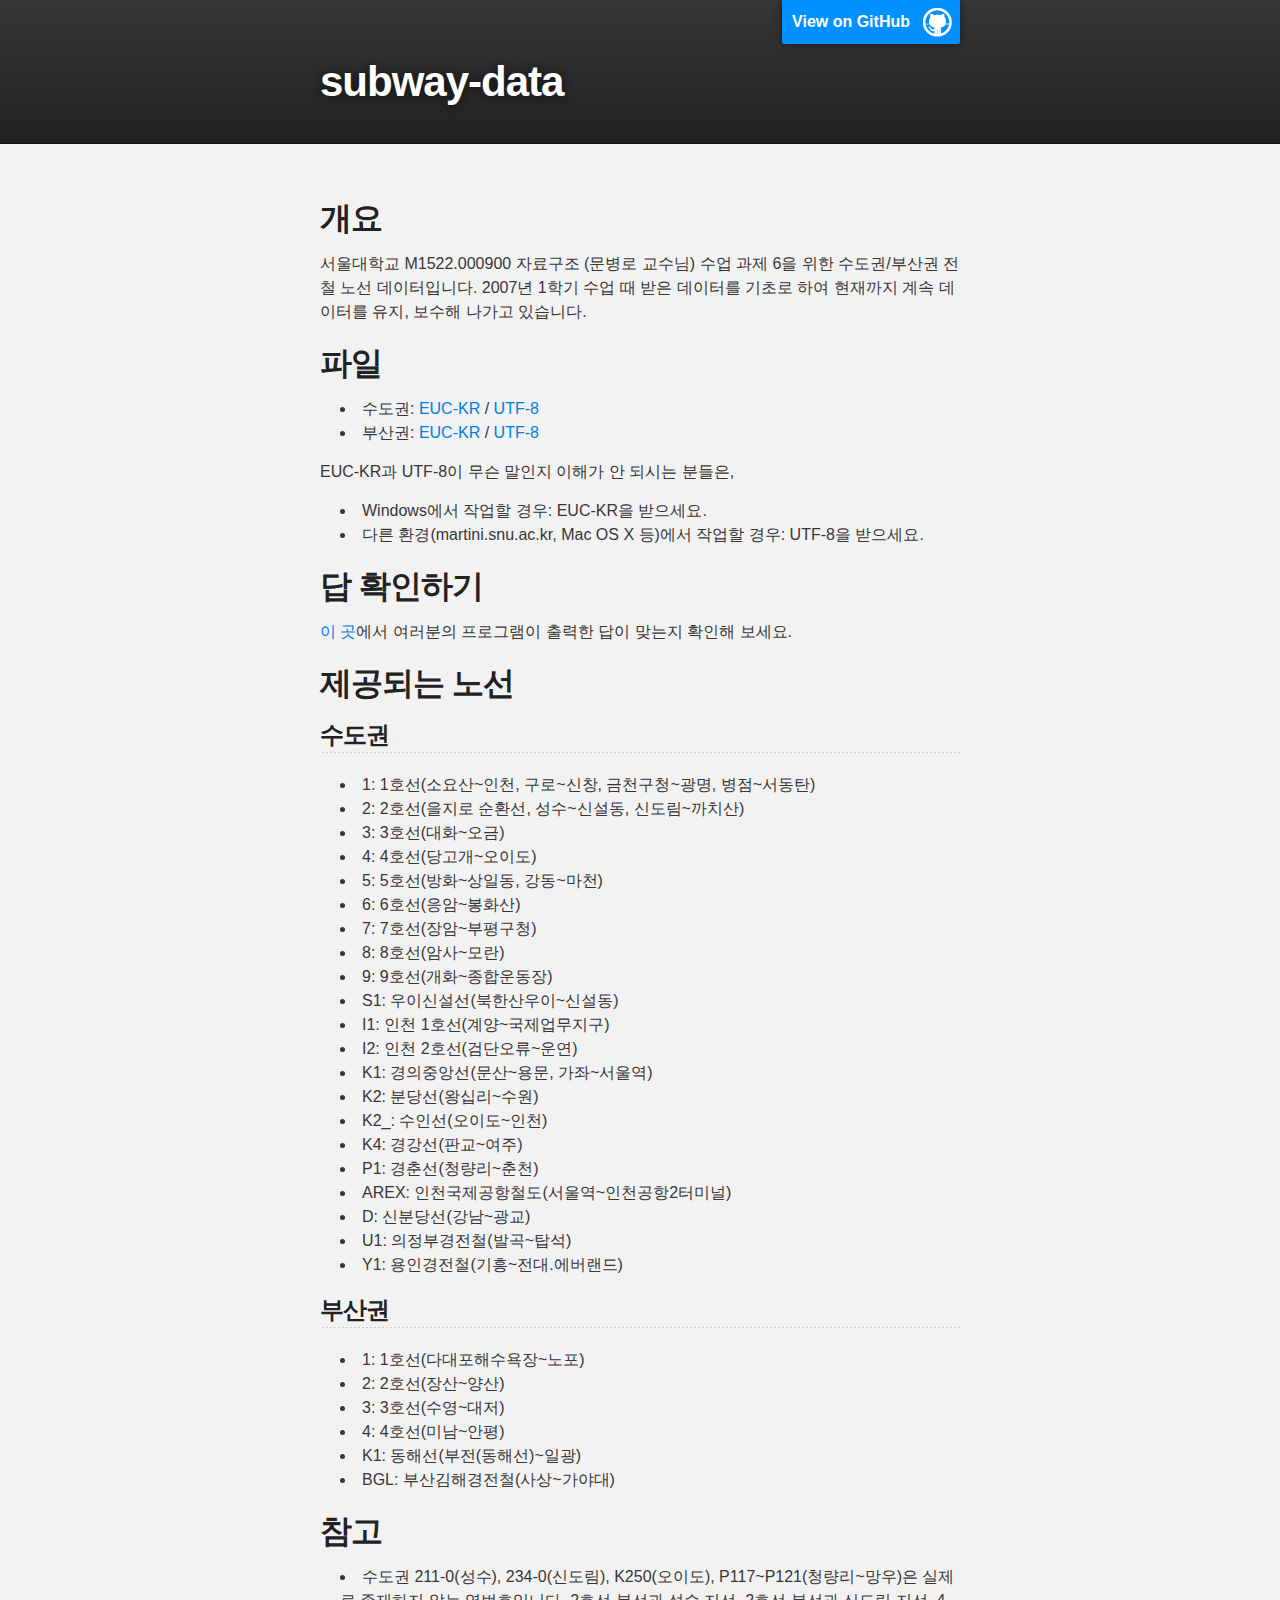
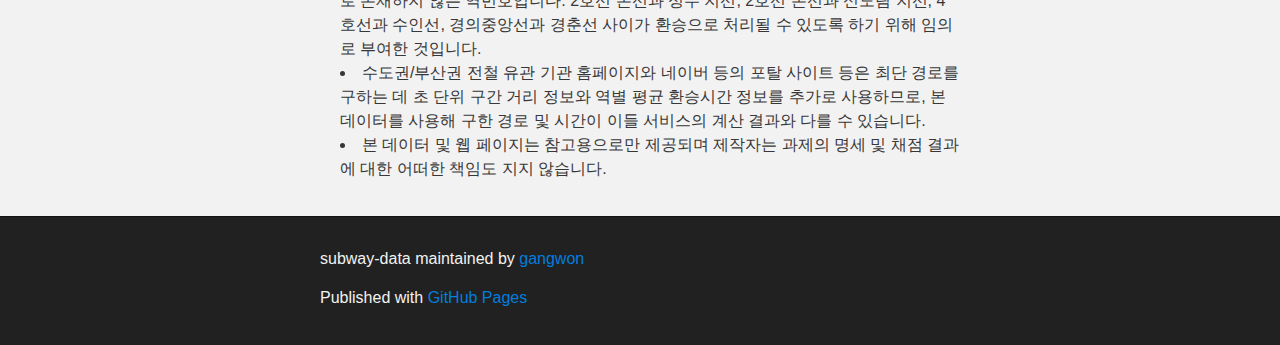
==== commit 2117691f: "인천공항2터미널 연장" ====
--- a/index.html
+++ b/index.html
@@ -62,7 +62,7 @@
           <li>K2_: 수인선(오이도~인천)</li>
           <li>K4: 경강선(판교~여주)</li>
           <li>P1: 경춘선(청량리~춘천)</li>
-          <li>AREX: 인천국제공항철도(서울역~인천국제공항)</li>
+          <li>AREX: 인천국제공항철도(서울역~인천공항2터미널)</li>
           <li>D: 신분당선(강남~광교)</li>
           <li>U1: 의정부경전철(발곡~탑석)</li>
           <li>Y1: 용인경전철(기흥~전대.에버랜드)</li>
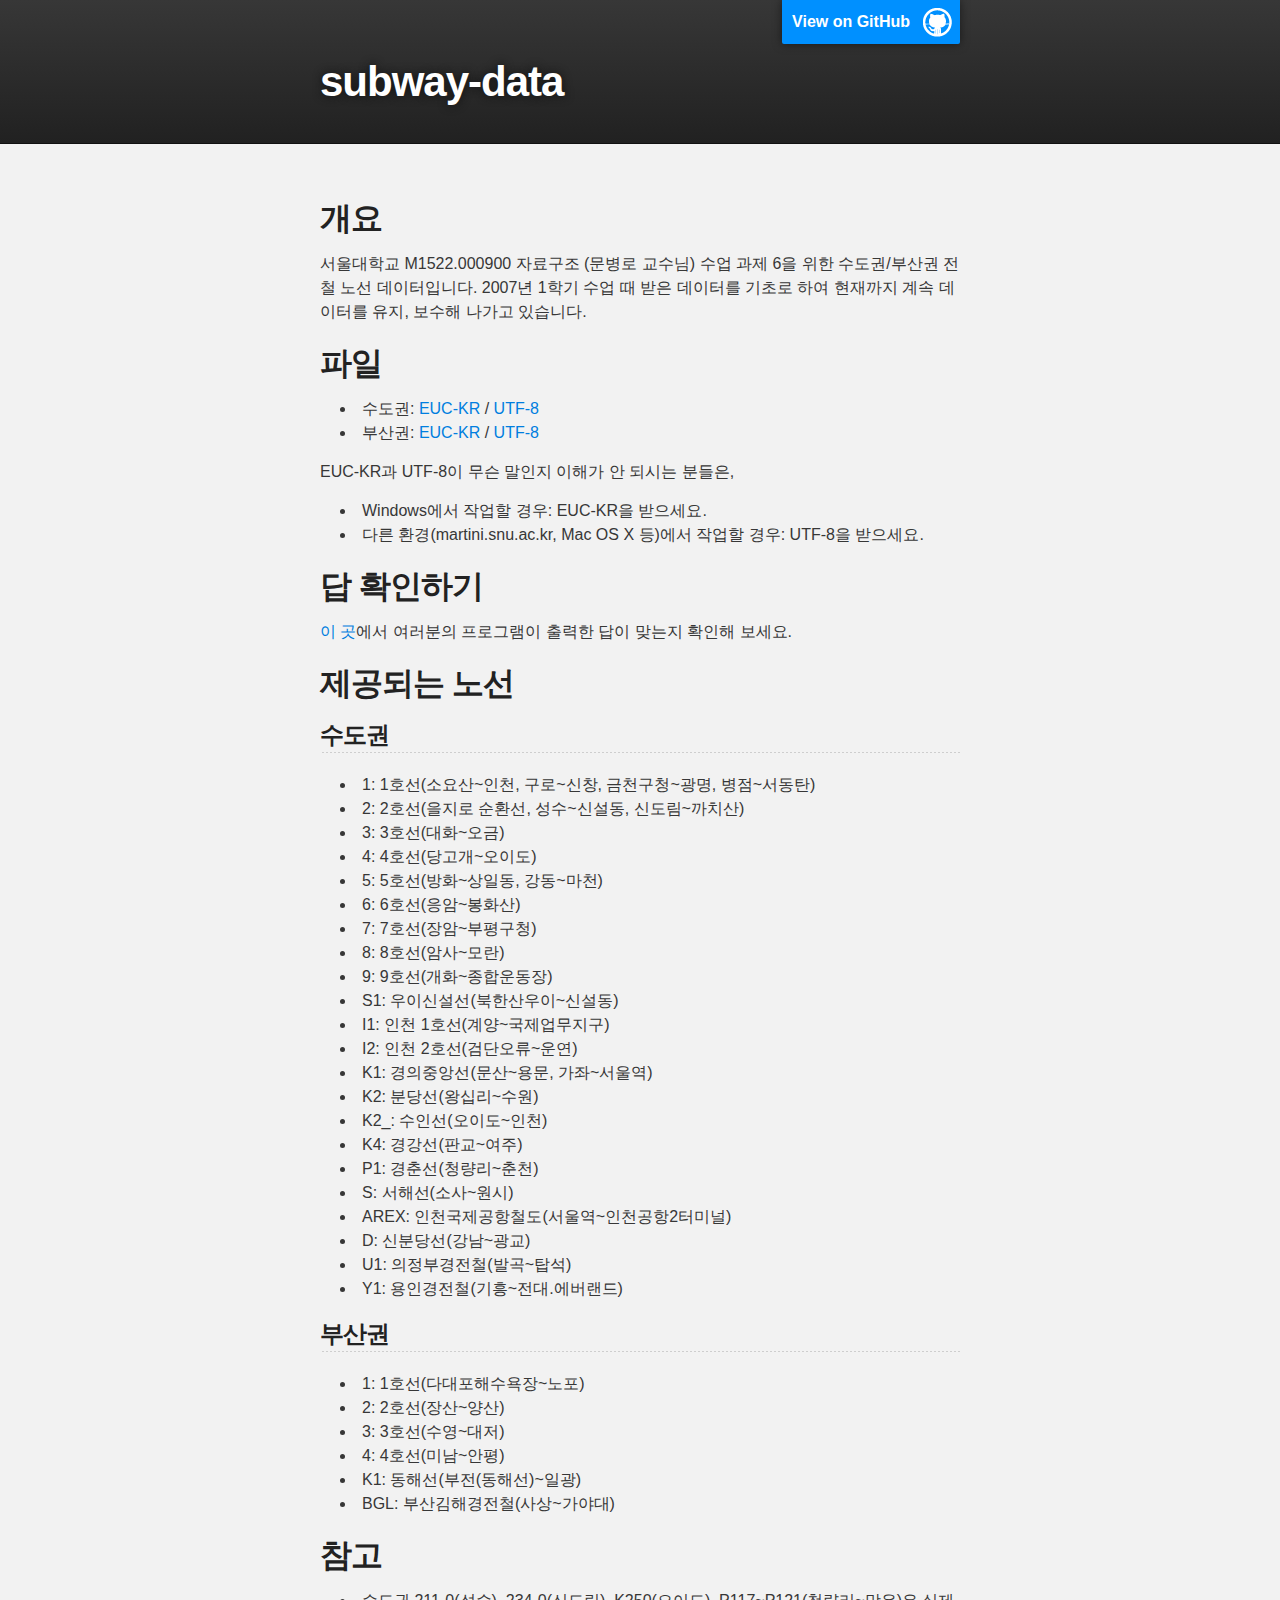
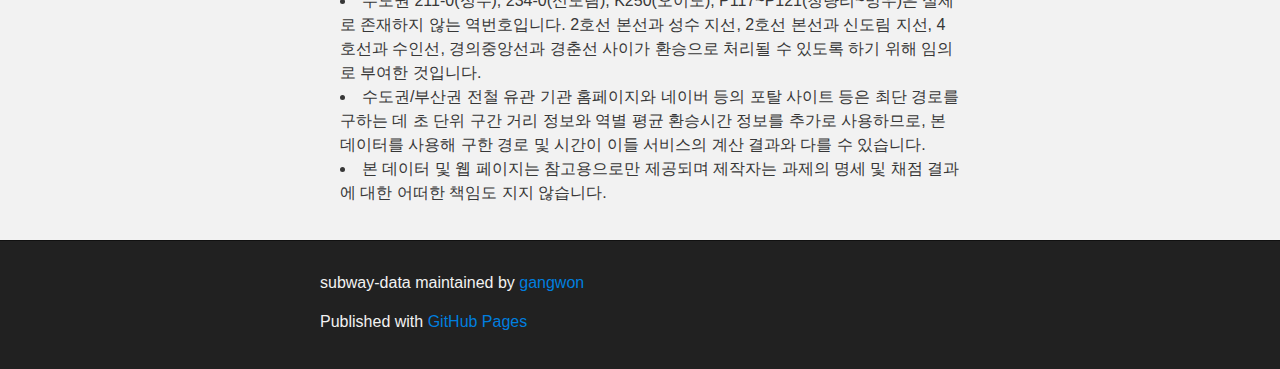
==== commit 4d249db8: "서해선 개통" ====
--- a/index.html
+++ b/index.html
@@ -62,6 +62,7 @@
           <li>K2_: 수인선(오이도~인천)</li>
           <li>K4: 경강선(판교~여주)</li>
           <li>P1: 경춘선(청량리~춘천)</li>
+          <li>S: 서해선(소사~원시)</li>
           <li>AREX: 인천국제공항철도(서울역~인천공항2터미널)</li>
           <li>D: 신분당선(강남~광교)</li>
           <li>U1: 의정부경전철(발곡~탑석)</li>
